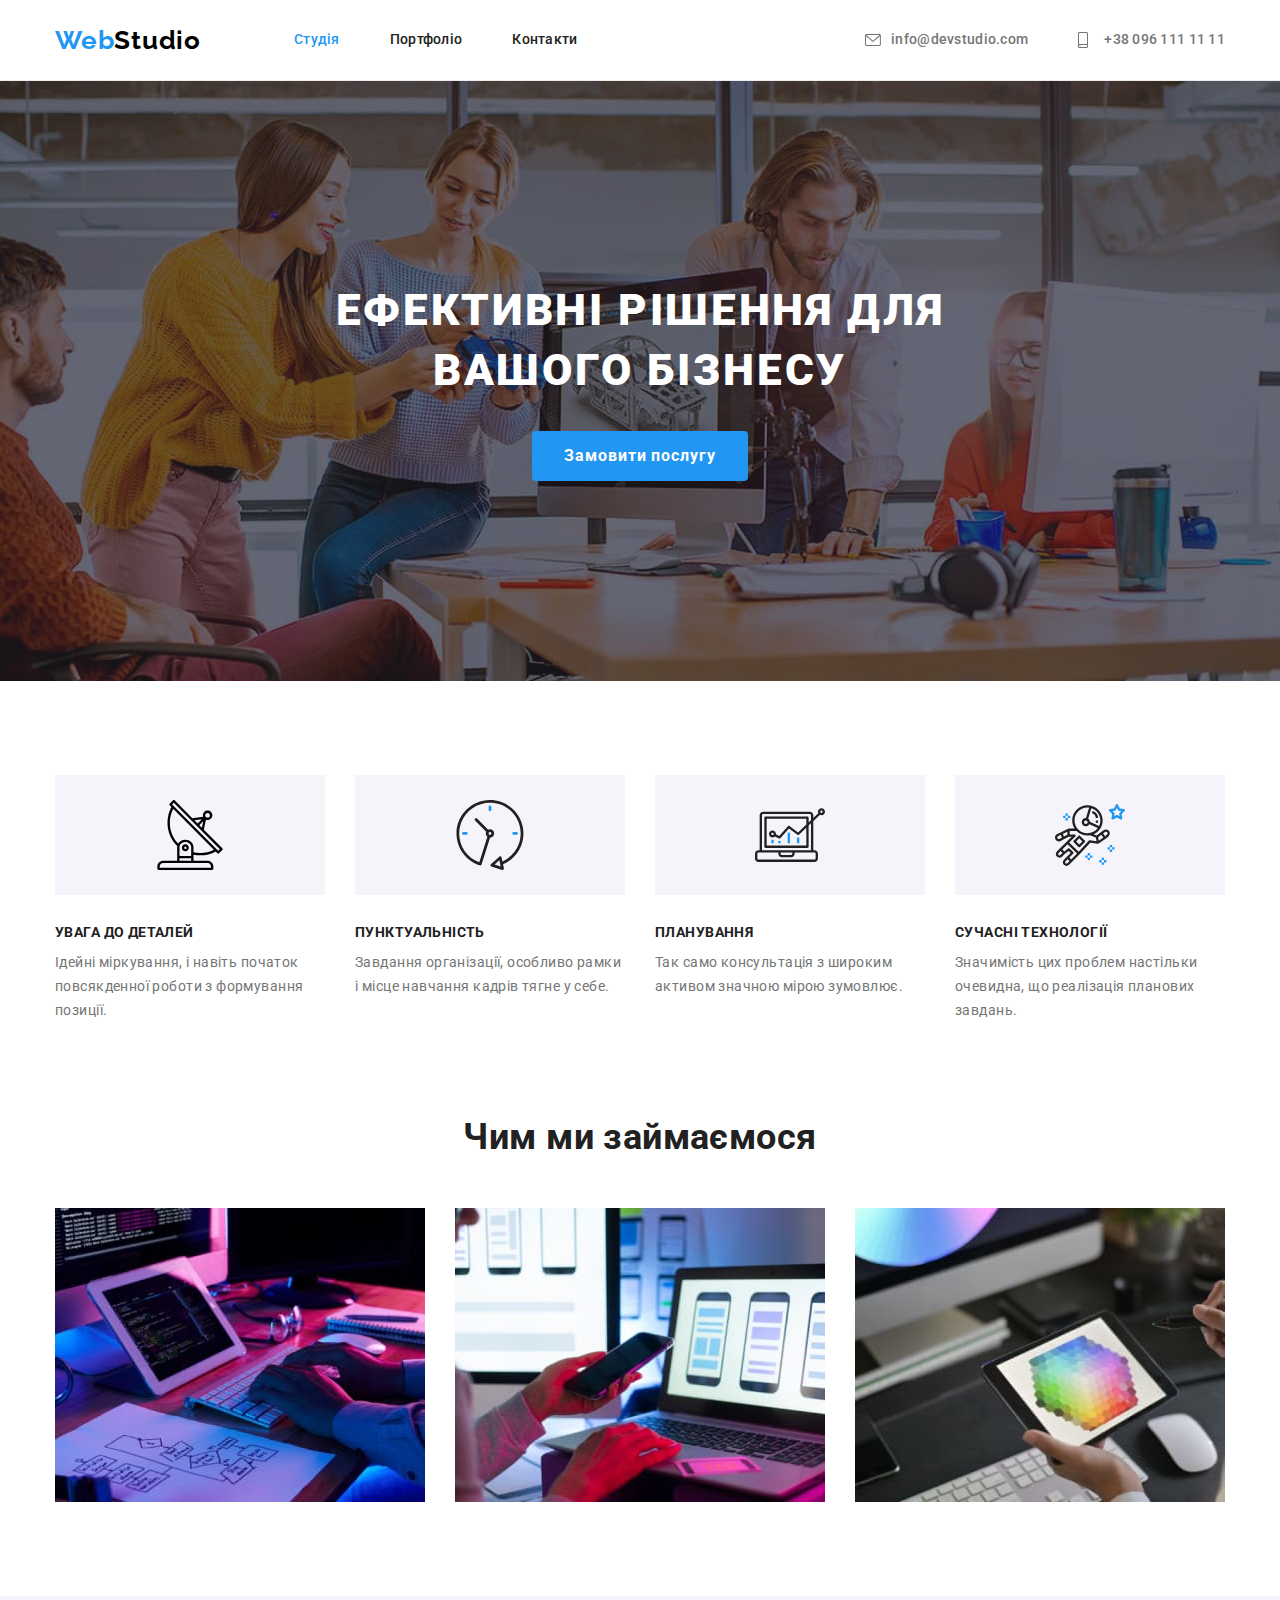
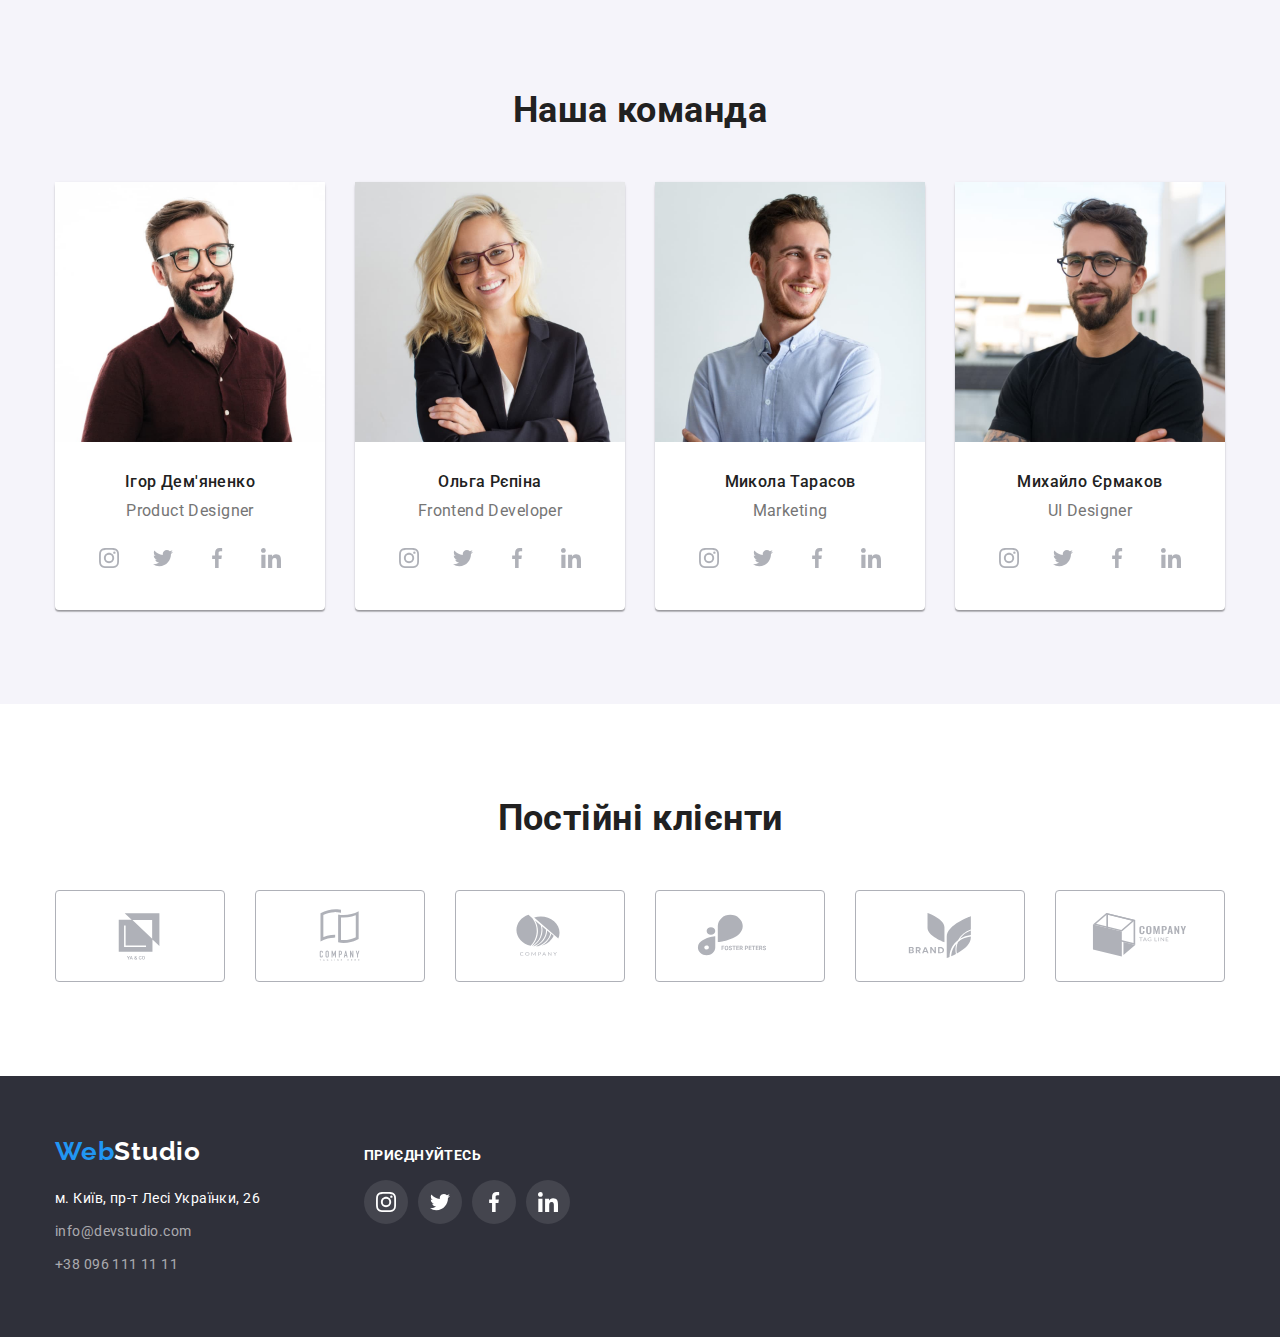
==== index.html @ 237ef468 "Add copy of forth HW" ====
<!DOCTYPE html>
<html lang="uk">
  <head>
    <meta charset="UTF-8" />
    <meta http-equiv="X-UA-Compatible" content="IE=edge" />
    <meta name="viewport" content="width=device-width, initial-scale=1.0" />
    <title>Студія</title>
    <!-- Link on Google Fonts -->
    <link rel="preconnect" href="https://fonts.googleapis.com" />
    <link rel="preconnect" href="https://fonts.gstatic.com" crossorigin />
    <link
      href="https://fonts.googleapis.com/css2?family=Raleway:wght@700&family=Roboto:wght@400;500;700;900&display=swap"
      rel="stylesheet"
    />
    <link
      rel="stylesheet"
      href="https://cdnjs.cloudflare.com/ajax/libs/modern-normalize/1.1.0/modern-normalize.min.css"
    />
    <link rel="stylesheet" href="./css/styles.css" />
  </head>
  <body>
    <!-- Шапка -->
    <header>
      <div class="container header-nav">
        <nav class="header-nav">
          <a href="./index.html" class="logo"> <span>Web</span>Studio </a>
          <ul class="list site-nav">
            <li class="item">
              <a href="./index.html" class="link current">Студія</a>
            </li>
            <li class="item">
              <a href="./portfolio.html" class="link">Портфоліо</a>
            </li>
            <li class="item"><a href="" class="link">Контакти</a></li>
          </ul>
        </nav>

        <ul class="list site-contacts">
          <li class="item">
            <a href="mailto:info@devstudio.com" class="link">
              <svg class="icon">
                <use href="./images/icons.svg#ci-envelope"></use>
              </svg>
              info@devstudio.com
            </a>
          </li>
          <li class="item">
            <a href="tel:+380961111111" class="link">
              <svg class="icon">
                <use href="./images/icons.svg#ci-smartphone"></use>
              </svg>
              +38 096 111 11 11
            </a>
          </li>
        </ul>
      </div>
    </header>

    <main>
      <!-- Секція ГЕРОЙ -->
      <section class="hero hero-overlay">
        <h1 class="hero-title">Ефективні рішення для вашого бізнесу</h1>
        <button type="button" class="button primary">Замовити послугу</button>
      </section>

      <!-- Секція ОСОБЛИВОСТІ -->
      <section class="section">
        <div class="container">
          <h2 class="section-title visually-hidden">Особливості</h2>

          <ul class="list feature-list">
            <li class="list-item">
              <div class="feature-icon">
                <svg width="70px">
                  <use href="./images/icons.svg#f-sat"></use>
                </svg>
              </div>
              <h3 class="title">УВАГА ДО ДЕТАЛЕЙ</h3>
              <p class="text">
                Ідейні міркування, і навіть початок повсякденної роботи з
                формування позиції.
              </p>
            </li>
            <li class="list-item">
              <div class="feature-icon">
                <svg width="70px">
                  <use href="./images/icons.svg#f-clock"></use>
                </svg>
              </div>
              <h3 class="title">ПУНКТУАЛЬНІСТЬ</h3>
              <p class="text">
                Завдання організації, особливо рамки і місце навчання кадрів
                тягне у себе.
              </p>
            </li>
            <li class="list-item">
              <div class="feature-icon">
                <svg width="70px">
                  <use href="./images/icons.svg#f-graph"></use>
                </svg>
              </div>
              <h3 class="title">ПЛАНУВАННЯ</h3>
              <p class="text">
                Так само консультація з широким активом значною мірою зумовлює.
              </p>
            </li>
            <li class="list-item icon-astronaut">
              <div class="feature-icon">
                <svg width="70px">
                  <use href="./images/icons.svg#f-astronaut"></use>
                </svg>
              </div>
              <h3 class="title">СУЧАСНІ ТЕХНОЛОГІЇ</h3>
              <p class="text">
                Значимість цих проблем настільки очевидна, що реалізація
                планових завдань.
              </p>
            </li>
          </ul>
        </div>
      </section>

      <!-- Секція ЧИМ МИ ЗАЙМАЄМОСЯ -->
      <section class="section works">
        <div class="container">
          <h2 class="section-title">Чим ми займаємося</h2>
          <ul class="list work-list">
            <li class="item">
              <img
                src="./images/box1.jpg"
                alt="Програміст, що працює за робочим столом"
                width="370"
              />
            </li>
            <li class="item">
              <img
                src="./images/box2.jpg"
                alt="Web UI-дизайнер за кмоандною роботою"
                width="370"
              />
            </li>
            <li class="item">
              <img
                src="./images/box3.jpg"
                alt="Веб дизайнер, що працює з кольоровою гамою на графічному планшеті"
                width="370"
              />
            </li>
          </ul>
        </div>
      </section>

      <!-- Секція НАША КОМАНДА -->
      <section class="section team">
        <div class="container">
          <h2 class="section-title">Наша команда</h2>
          <ul class="list team-list">
            <li class="item">
              <img
                src="./images/demianenko.jpg"
                alt="Ігор Дем'яненко"
                width="270"
              />
              <div class="team-description">
                <h3 class="title">Ігор Дем'яненко</h3>
                <p class="text">Product Designer</p>
                <ul class="list social-icon-team">
                  <li>
                    <a href="" class="social-icon">
                      <svg class="icon-img">
                        <use href="./images/icons.svg#si-instagram"></use>
                      </svg>
                    </a>
                  </li>
                  <li>
                    <a href="" class="social-icon">
                      <svg class="icon-img">
                        <use href="./images/icons.svg#si-twitter"></use>
                      </svg>
                    </a>
                  </li>
                  <li>
                    <a href="" class="social-icon">
                      <svg class="icon-img">
                        <use href="./images/icons.svg#si-facebook"></use>
                      </svg>
                    </a>
                  </li>
                  <li>
                    <a href="" class="social-icon">
                      <svg class="icon-img">
                        <use href="./images/icons.svg#si-linkedin"></use>
                      </svg>
                    </a>
                  </li>
                </ul>
              </div>
            </li>
            <li class="item">
              <img src="./images/riepina.jpg" alt="Ольга Рєпіна" width="270" />
              <div class="team-description">
                <h3 class="title">Ольга Рєпіна</h3>
                <p class="text">Frontend Developer</p>
                <ul class="list social-icon-team">
                  <li>
                    <a href="" class="social-icon">
                      <svg class="icon-img">
                        <use href="./images/icons.svg#si-instagram"></use>
                      </svg>
                    </a>
                  </li>
                  <li>
                    <a href="" class="social-icon">
                      <svg class="icon-img">
                        <use href="./images/icons.svg#si-twitter"></use>
                      </svg>
                    </a>
                  </li>
                  <li>
                    <a href="" class="social-icon">
                      <svg class="icon-img">
                        <use href="./images/icons.svg#si-facebook"></use>
                      </svg>
                    </a>
                  </li>
                  <li>
                    <a href="" class="social-icon">
                      <svg class="icon-img">
                        <use href="./images/icons.svg#si-linkedin"></use>
                      </svg>
                    </a>
                  </li>
                </ul>
              </div>
            </li>
            <li class="item">
              <img
                src="./images/tarasov.jpg"
                alt="Микола Тарасов"
                width="270"
              />
              <div class="team-description">
                <h3 class="title">Микола Тарасов</h3>
                <p class="text">Marketing</p>
                <ul class="list social-icon-team">
                  <li>
                    <a href="" class="social-icon">
                      <svg class="icon-img">
                        <use href="./images/icons.svg#si-instagram"></use>
                      </svg>
                    </a>
                  </li>
                  <li>
                    <a href="" class="social-icon">
                      <svg class="icon-img">
                        <use href="./images/icons.svg#si-twitter"></use>
                      </svg>
                    </a>
                  </li>
                  <li>
                    <a href="" class="social-icon">
                      <svg class="icon-img">
                        <use href="./images/icons.svg#si-facebook"></use>
                      </svg>
                    </a>
                  </li>
                  <li>
                    <a href="" class="social-icon">
                      <svg class="icon-img">
                        <use href="./images/icons.svg#si-linkedin"></use>
                      </svg>
                    </a>
                  </li>
                </ul>
              </div>
            </li>
            <li class="item">
              <img
                src="./images/iermakov.jpg"
                alt="Михайло Єрмаков"
                width="270"
              />
              <div class="team-description">
                <h3 class="title">Михайло Єрмаков</h3>
                <p class="text">UI Designer</p>
                <ul class="list social-icon-team">
                  <li>
                    <a href="" class="social-icon">
                      <svg class="icon-img">
                        <use href="./images/icons.svg#si-instagram"></use>
                      </svg>
                    </a>
                  </li>
                  <li>
                    <a href="" class="social-icon">
                      <svg class="icon-img">
                        <use href="./images/icons.svg#si-twitter"></use>
                      </svg>
                    </a>
                  </li>
                  <li>
                    <a href="" class="social-icon">
                      <svg class="icon-img">
                        <use href="./images/icons.svg#si-facebook"></use>
                      </svg>
                    </a>
                  </li>
                  <li>
                    <a href="" class="social-icon">
                      <svg class="icon-img">
                        <use href="./images/icons.svg#si-linkedin"></use>
                      </svg>
                    </a>
                  </li>
                </ul>
              </div>
            </li>
          </ul>
        </div>
      </section>

      <!-- Секція КЛІЄНТИ -->
      <section class="section clients">
        <div class="container">
          <h2 class="section-title">Постійні клієнти</h2>
          <ul class="list client-list">
            <li class="client-item">
              <a href="" class="client-link">
                <svg class="client-icon" width="106px" height="60px">
                  <use href="./images/icons.svg#client-1"></use>
                </svg>
              </a>
            </li>
            <li>
              <a href="" class="client-link">
                <svg class="client-icon" width="106px" height="60px">
                  <use href="./images/icons.svg#client-2"></use>
                </svg>
              </a>
            </li>
            <li>
              <a href="" class="client-link">
                <svg class="client-icon" width="106px" height="60px">
                  <use href="./images/icons.svg#client-3"></use>
                </svg>
              </a>
            </li>
            <li>
              <a href="" class="client-link">
                <svg class="client-icon" width="106px" height="60px">
                  <use href="./images/icons.svg#client-4"></use>
                </svg>
              </a>
            </li>
            <li>
              <a href="" class="client-link">
                <svg class="client-icon" width="106px" height="60px">
                  <use href="./images/icons.svg#client-5"></use>
                </svg>
              </a>
            </li>
            <li>
              <a href="" class="client-link">
                <svg class="client-icon" width="106px" height="60px">
                  <use href="./images/icons.svg#client-6"></use>
                </svg>
              </a>
            </li>
          </ul>
        </div>
      </section>
    </main>

    <!-- Підвал -->
    <footer>
      <div class="container footer">
        <div class="contacts">
          <a href="./index.html" class="logo"> <span>Web</span>Studio </a>

          <address>
            <ul class="list footer-contacts">
              <li>
                <a href="" class="location link"
                  >м. Київ, пр-т Лесі Українки, 26</a
                >
              </li>
              <li>
                <a href="mailto:info@devstudio.com" class="link"
                  >info@devstudio.com</a
                >
              </li>
              <li>
                <a href="tel:+380961111111" class="link">+38 096 111 11 11</a>
              </li>
            </ul>
          </address>
        </div>
        <div class="social">
          <strong class="social-title">Приєднуйтесь</strong>

          <ul class="list social-icon-list">
            <li>
              <a href="" class="social-icon">
                <svg class="icon-img">
                  <use href="./images/icons.svg#si-instagram"></use>
                </svg>
              </a>
            </li>
            <li>
              <a href="" class="social-icon">
                <svg class="icon-img">
                  <use href="./images/icons.svg#si-twitter"></use>
                </svg>
              </a>
            </li>
            <li>
              <a href="" class="social-icon">
                <svg class="icon-img">
                  <use href="./images/icons.svg#si-facebook"></use>
                </svg>
              </a>
            </li>
            <li>
              <a href="" class="social-icon">
                <svg class="icon-img">
                  <use href="./images/icons.svg#si-linkedin"></use>
                </svg>
              </a>
            </li>
          </ul>
        </div>
      </div>
    </footer>
  </body>
</html>
---- css/styles.css ----
:root {
  --white-color: #ffffff;
  --bg-color-primary: #f5f4fa;
  --bg-color-secondary: #2f303a;
  --text-color-primary: #757575;
  --text-color-secondary: #212121;
  --accent-color: #2196f3;
  --logo-second-color: #000000;
}

body {
  color: var(--text-color-primary);
  background-color: var(--white-color);
  font-family: Roboto, sans-serif;
  letter-spacing: 0.03em;
  font-size: 14px;
}

img {
  display: block;
  max-width: 100%;
  height: auto;
}

.list {
  list-style: none;
  padding: 0;
  margin: 0;
}

.title,
.text {
  margin-top: 0;
  margin-bottom: 0;
}

.container {
  margin-left: auto;
  margin-right: auto;
  width: 1200px;
  padding: 0 15px;
}

/* ----------------- LOGO ------------------- */
.logo {
  color: var(--logo-second-color);
  font-family: Raleway;
  font-weight: 700;
  font-size: 26px;
  line-height: 1.19;
  letter-spacing: 0.03em;
  text-decoration: none;
  margin-right: 93px;
}

.logo:hover,
.logo:focus {
  color: var(--accent-color);
}

span {
  color: var(--accent-color);
}

/* ----------------- SITE NAVIGATION ------------------- */
header {
  border-bottom: 1px solid #ececec;
}

.header-nav {
  display: flex;
  align-items: center;
}

.site-nav {
  display: flex;
}

.site-nav .item:not(:last-child) {
  margin-right: 50px;
}

.site-nav .link {
  display: block;
  padding-top: 32px;
  padding-bottom: 32px;

  color: var(--text-color-secondary);
  font-weight: 500;
  line-height: 1.14;
  letter-spacing: 0.02em;
  text-decoration: none;
}

.site-nav .link.current {
  color: var(--accent-color);
}

.site-nav .link:hover,
.site-nav .link:focus {
  color: var(--accent-color);
}

/* ----------------- SITE CONTACTS ------------------- */
.site-contacts {
  display: flex;
  margin-left: auto;
  gap: 50px;
}

.site-contacts a {
  color: var(--text-color-primary);
  font-weight: 500;
  line-height: 1.14;
  letter-spacing: 0.02em;
  text-decoration: none;
}

.site-contacts a:hover {
  color: var(--accent-color);
}

.site-contacts .icon {
  height: 16px;
  width: 16px;
  margin-right: 10px;
  fill: currentColor;
}

.site-contacts .link {
  display: flex;
}

/* ----------------- SECTIONS ------------------- */
.section {
  padding-top: 94px;
  padding-bottom: 94px;
}

.section.works {
  padding-top: 0;
}

.section-title {
  margin-top: 0;
  margin-bottom: 50px;
  color: var(--text-color-secondary);
  font-weight: 700;
  font-size: 36px;
  line-height: 1.16;
  text-align: center;
}

/* ----------------- Section HERO ------------------- */
.hero {
  background-color: var(--bg-color-secondary);
  text-align: center;
  padding: 200px 0;
}

.hero-title {
  width: 696px;
  margin: 0 auto 30px;
  color: var(--white-color);
  font-weight: 900;
  font-size: 44px;
  line-height: 1.36;
  letter-spacing: 0.06em;
  text-transform: uppercase;
}

.hero-overlay {
  height: 600px;
  max-width: 1600px;
  margin-left: auto;
  margin-right: auto;
  background-image: linear-gradient(
      to bottom,
      rgba(47, 48, 58, 0.4),
      rgba(47, 48, 58, 0.4)
    ),
    url(../images/hero.jpg);
  background-repeat: no-repeat;
  background-position: center;
  background-size: cover;
}

/* ----------------- Section FEATURES ------------------- */
.visually-hidden {
  position: absolute;
  width: 1px;
  height: 1px;
  margin: -1px;
  border: 0;
  padding: 0;

  white-space: nowrap;
  clip-path: inset(100%);
  clip: rect(0 0 0 0);
  overflow: hidden;
}

.feature-list {
  display: flex;
  flex-wrap: wrap;
}

.feature-list li {
  width: 270px;
}

.feature-list li + li {
  margin-left: 30px;
}

.feature-list .title {
  color: var(--text-color-secondary);
  font-weight: 700;
  font-size: 14px;
  line-height: 1.14;
  text-transform: uppercase;
  margin-top: 0;
  margin-bottom: 10px;
}

.feature-list .text {
  line-height: 1.71;
  margin-top: 0;
  margin-bottom: 0;
}

.feature-icon {
  display: flex;
  justify-content: center;
  align-items: center;
  height: 120px;
  background-color: var(--bg-color-primary);
  margin-bottom: 30px;
}

/* -------------------------- WORKS --------------------------- */
.work-list {
  display: flex;
}

.work-list .item {
  margin: 0 30px 30px 0;
}
.work-list .item:nth-child(3n) {
  margin-right: 0;
}

.work-list .item:nth-last-child(-n + 3) {
  margin-bottom: 0;
}

.work-list .title {
  color: var(--text-color-secondary);
}

/* ----------------- Section TEAM ------------------- */
.team {
  background-color: var(--bg-color-primary);
}

.team li {
  background-color: var(--white-color);
}

.team-list {
  display: flex;
}

.team-list .item {
  margin: 0 30px 30px 0;
  border-radius: 4px;
  box-shadow: 0px 1px 3px rgba(0, 0, 0, 0.12), 0px 1px 1px rgba(0, 0, 0, 0.14),
    0px 2px 1px rgba(0, 0, 0, 0.2);
}

.team-list .item:nth-child(4n) {
  margin-right: 0;
}

.team-list .item:nth-last-child(-n + 4) {
  margin-bottom: 0;
}

.team-list .text {
  margin-top: 0;
  margin-bottom: 16px;
}

.team-list .title {
  margin-top: 0;
  margin-bottom: 10px;
}

.team-list .title {
  color: var(--text-color-secondary);
  font-weight: 500;
  font-size: 16px;
  line-height: 1.19;
  text-align: center;
}

.team-list p {
  font-size: 16px;
  line-height: 1.19;
  text-align: center;
}

.team-description {
  padding: 30px 24px;
}

.social-icon-team {
  display: flex;
  justify-content: center;
  gap: 10px;
}

/* ----------------- BUTTONS ------------------- */
.button {
  color: var(--text-color-secondary);
  background-color: var(--bg-color-primary);
  font-weight: 700;
  font-size: 16px;
  line-height: 1.88;
  letter-spacing: 0.06em;
  cursor: pointer;
  border: transparent;
  border-radius: 4px;
}

.button.filter {
  font-family: inherit;
  font-weight: 500;
  font-size: 16px;
  line-height: 1.62;
  text-align: center;
  letter-spacing: 0.03em;
  padding: 6px 22px;
}

.button.primary {
  color: var(--white-color);
  background-color: var(--accent-color);
  cursor: pointer;
  padding: 10px 32px;
}

.button:hover,
.button:focus {
  color: var(--white-color);
  background-color: var(--accent-color);
  box-shadow: 0px 3px 1px rgba(0, 0, 0, 0.1), 0px 1px 2px rgba(0, 0, 0, 0.08),
    0px 2px 2px rgba(0, 0, 0, 0.12);
}

/* ----------------- PORTFOLIO PAGE ------------------- */

.portfolio .list {
  display: flex;
  flex-wrap: wrap;
}

.portfolio .button-list {
  margin-bottom: 50px;
  justify-content: center;
}

.button-list li {
  padding-right: 8px;
}

.portfolio-description {
  padding: 20px 24px;
  border-left: 1px solid #eeeeee;
  border-right: 1px solid #eeeeee;
  border-bottom: 1px solid #eeeeee;
}

.flex-element {
  width: calc((100% - 60px) / 3);
  margin: 0 30px 30px 0;
}

.flex-element:nth-child(3n) {
  margin-right: 0;
}

.flex-element:nth-last-child(-n + 3) {
  margin-bottom: 0;
}

.portfolio-link {
  display: block;
  text-decoration: none;
}

.portfolio-link .title {
  color: var(--text-color-secondary);
  font-weight: 700;
  font-size: 18px;
  line-height: 2;
  letter-spacing: 0.06em;
}

.portfolio-link .text {
  font-size: 16px;
  line-height: 1.88;
  letter-spacing: 0.03em;
  color: var(--text-color-primary);
}

.portfolio-link:hover {
  box-shadow: 0px 1px 1px rgba(0, 0, 0, 0.12), 0px 4px 4px rgba(0, 0, 0, 0.06),
    1px 4px 6px rgba(0, 0, 0, 0.16);
}

/* ----------------- CLIENTS ------------------- */
.client-list {
  display: flex;
  gap: 30px;
}

.client-icon {
  fill: currentColor;
}

.client-link {
  display: flex;
  justify-content: center;
  align-items: center;
  width: 170px;
  height: 92px;
  color: #afb1b8;
  border: 1px solid #afb1b8;
  border-radius: 4px;
}

.client-link:hover {
  border: 1px solid var(--accent-color);
}

.client-link:hover .client-icon {
  fill: var(--accent-color);
}

/* ----------------- FOOTER ------------------- */
footer {
  background-color: var(--bg-color-secondary);
  padding: 60px 0;
}

footer .logo {
  color: var(--white-color);
}

footer a {
  color: rgba(255, 255, 255, 0.6);
}

footer .location {
  color: var(--white-color);
  font-style: normal;
  font-size: 14px;
  line-height: 1.71;
}
footer .link {
  font-style: normal;
  font-size: 14px;
  line-height: 1.71;
  text-decoration: none;
}

footer .container {
  display: flex;
  align-items: baseline;
}

.footer-contacts .link:hover,
.footer-contacts .link:focus {
  color: var(--accent-color);
}

address {
  margin-top: 20px;
}

address li {
  margin-bottom: 9px;
}

address li:last-of-type {
  margin-bottom: 0;
}

.social {
  margin-left: 70px;
}

.social-title {
  text-transform: uppercase;
  font-weight: 700;
  line-height: 1.14;
  letter-spacing: 0.03em;

  color: var(--white-color);
}

.social-icon-list {
  display: flex;
  justify-content: center;
  margin: 16px auto 30px;
  gap: 10px;
}

.social-icon {
  background-color: var(--bg-color-primary);
  border-radius: 50%;
  height: 44px;
  width: 44px;

  display: flex;
  justify-content: center;
  align-items: center;
  background: rgba(255, 255, 255, 0.1);
}

.social-icon:hover {
  background-color: var(--accent-color);
  color: var(--bg-color-primary);
}

.icon-img {
  width: 20px;
  height: 20px;
  fill: var(--white-color);
}

.team .icon-img {
  width: 20px;
  height: 20px;
  fill: #afb1b8;
}

.social-icon:hover .icon-img {
  fill: var(--white-color);
}

/* --------------------------------------- */
.actions {
  display: flex;
  padding: 0;
  margin: 0;
  outline: 1px solid red;
  list-style: none;
}

.actions .link {
  padding: 0;
  border: 0;
  color: #2e2e2e;
  background-color: teal;
}

.actions .link:hover {
  color: #fff;
}

.actions .link-icon {
  width: 44px;
  height: 44px;
  fill: currentColor;
}
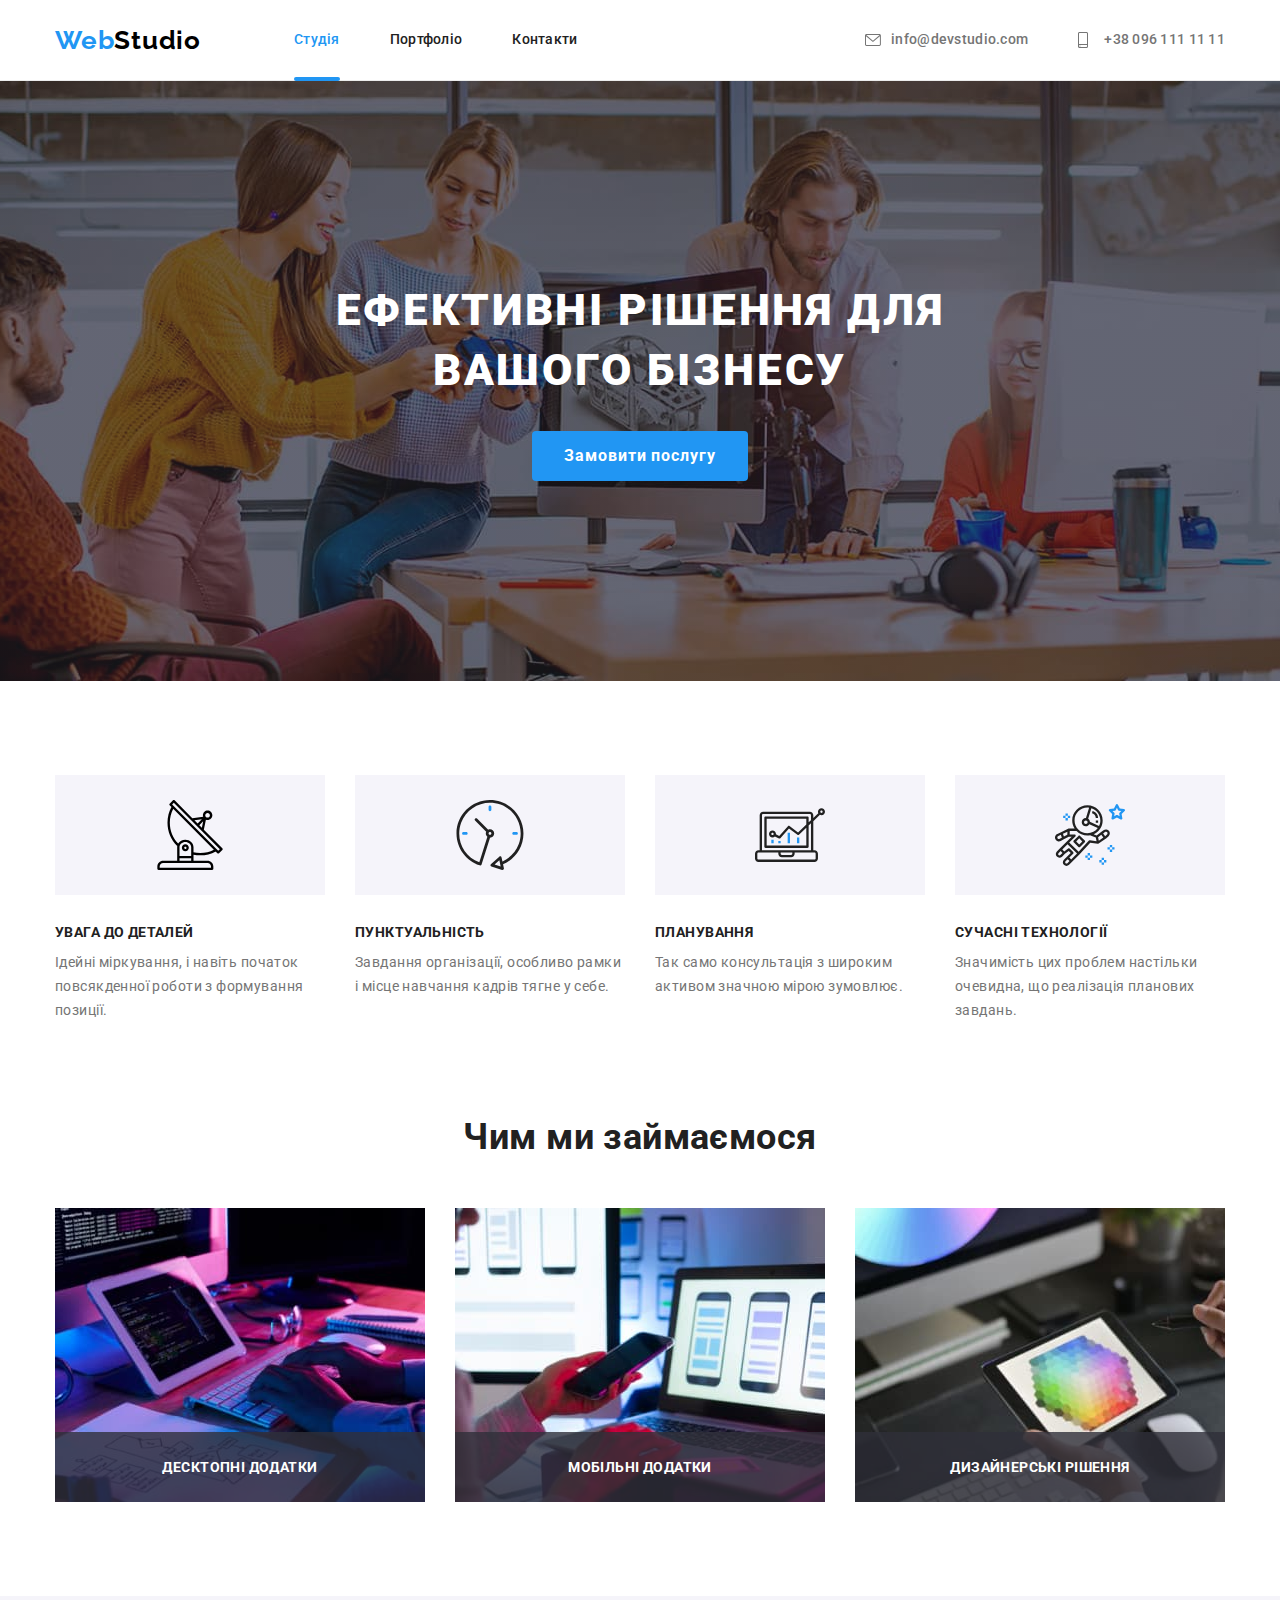
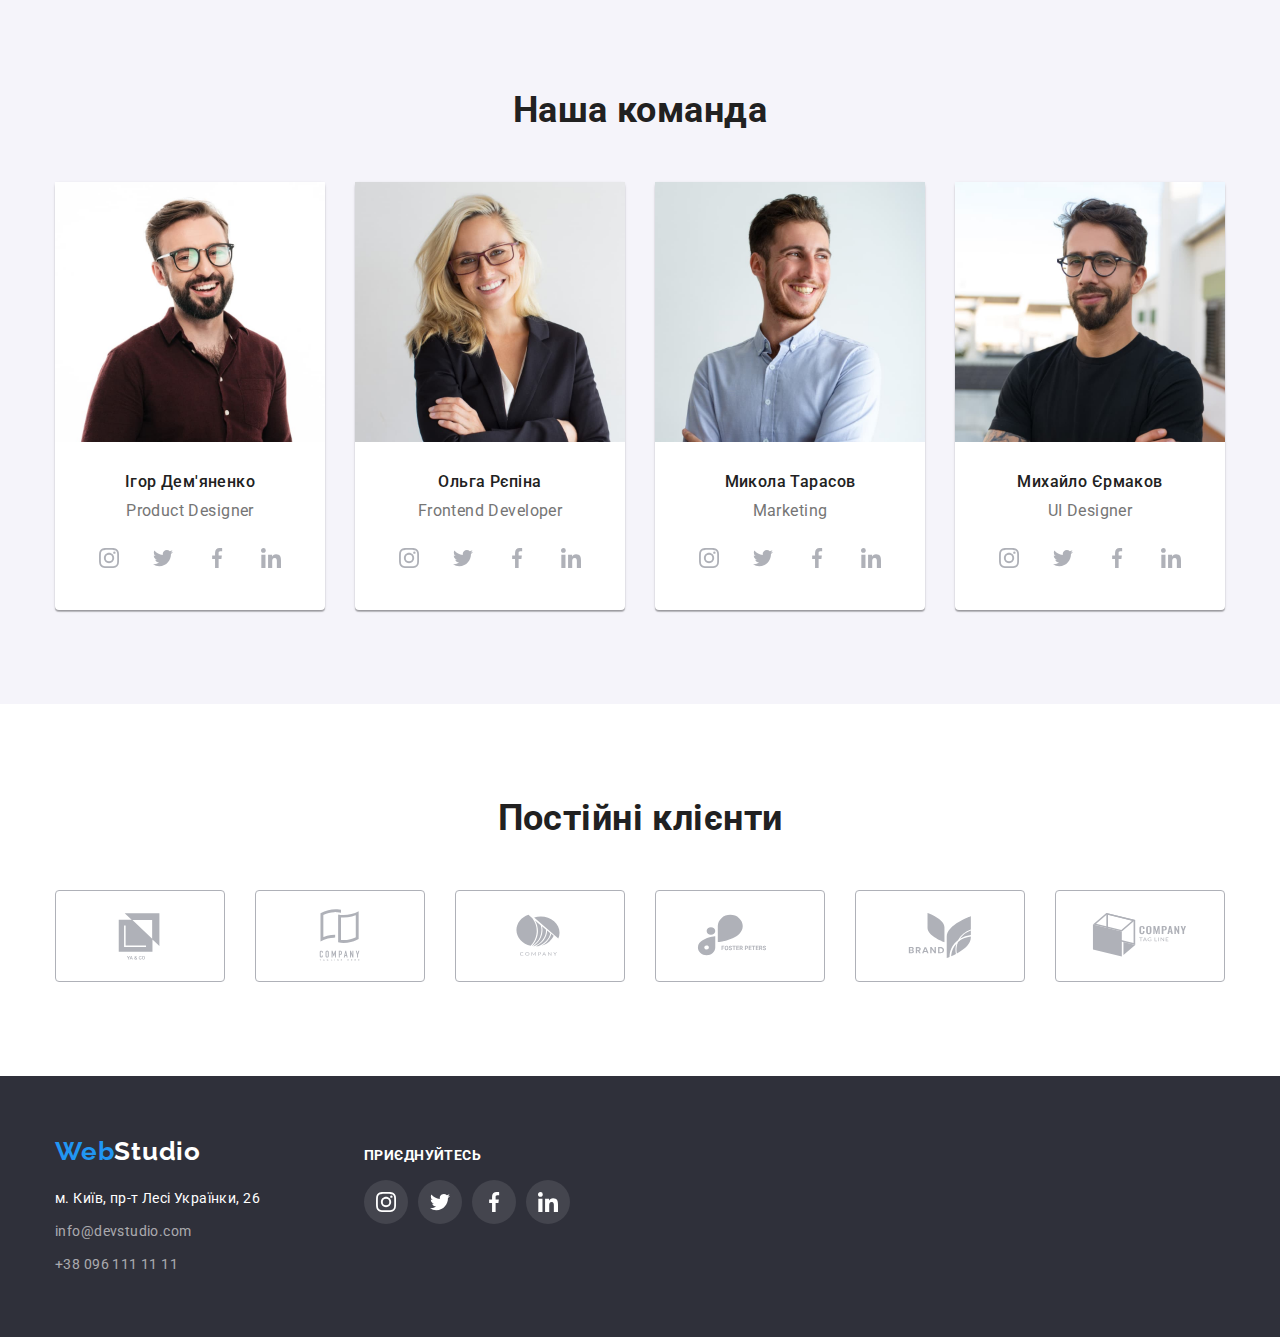
==== commit 36684ee6: "Add ::after pseudoelement, overlays, and transitions on hovers and focuses" ====
--- a/index.html
+++ b/index.html
@@ -20,6 +20,7 @@
   </head>
   <body>
     <!-- Шапка -->
+
     <header>
       <div class="container header-nav">
         <nav class="header-nav">
@@ -60,8 +61,21 @@
       <!-- Секція ГЕРОЙ -->
       <section class="hero hero-overlay">
         <h1 class="hero-title">Ефективні рішення для вашого бізнесу</h1>
-        <button type="button" class="button primary">Замовити послугу</button>
+        <button type="button" class="button primary" data-modal-open>
+          Замовити послугу
+        </button>
       </section>
+
+      <!-- МОДАЛЬНЕ вікно -->
+      <div class="backdrop is-hidden" data-modal>
+        <div class="modal">
+          <button class="modal-btn" type="button" data-modal-close>
+            <svg class="modal-btn-close" width="18" height="18">
+              <use href="./images/icons.svg#close"></use>
+            </svg>
+          </button>
+        </div>
+      </div>
 
       <!-- Секція ОСОБЛИВОСТІ -->
       <section class="section">
@@ -126,25 +140,34 @@
           <h2 class="section-title">Чим ми займаємося</h2>
           <ul class="list work-list">
             <li class="item">
-              <img
-                src="./images/box1.jpg"
-                alt="Програміст, що працює за робочим столом"
-                width="370"
-              />
-            </li>
-            <li class="item">
-              <img
-                src="./images/box2.jpg"
-                alt="Web UI-дизайнер за кмоандною роботою"
-                width="370"
-              />
-            </li>
-            <li class="item">
-              <img
-                src="./images/box3.jpg"
-                alt="Веб дизайнер, що працює з кольоровою гамою на графічному планшеті"
-                width="370"
-              />
+              <div class="works-thumbs">
+                <img
+                  src="./images/box1.jpg"
+                  alt="Програміст, що працює за робочим столом"
+                  width="370"
+                />
+                <p class="label text">Десктопні додатки</p>
+              </div>
+            </li>
+            <li class="item">
+              <div class="works-thumbs">
+                <img
+                  src="./images/box2.jpg"
+                  alt="Web UI-дизайнер за кмоандною роботою"
+                  width="370"
+                />
+                <p class="label text">Мобільні додатки</p>
+              </div>
+            </li>
+            <li class="item">
+              <div class="works-thumbs">
+                <img
+                  src="./images/box3.jpg"
+                  alt="Веб дизайнер, що працює з кольоровою гамою на графічному планшеті"
+                  width="370"
+                />
+                <p class="label text">Дизайнерські рішення</p>
+              </div>
             </li>
           </ul>
         </div>
@@ -431,5 +454,7 @@
         </div>
       </div>
     </footer>
+
+    <script src="./js/modal.js"></script>
   </body>
 </html>
--- a/css/styles.css
+++ b/css/styles.css
@@ -1,4 +1,5 @@
 :root {
+  /* COLORS */
   --white-color: #ffffff;
   --bg-color-primary: #f5f4fa;
   --bg-color-secondary: #2f303a;
@@ -6,6 +7,8 @@
   --text-color-secondary: #212121;
   --accent-color: #2196f3;
   --logo-second-color: #000000;
+  /* ANIMATION PRESET */
+  --animation: 250ms cubic-bezier(0.4, 0, 0.2, 1);
 }
 
 body {
@@ -56,6 +59,7 @@
 .logo:hover,
 .logo:focus {
   color: var(--accent-color);
+  transition: color var(--animation);
 }
 
 span {
@@ -99,6 +103,22 @@
 .site-nav .link:hover,
 .site-nav .link:focus {
   color: var(--accent-color);
+  transition: color var(--animation);
+}
+
+.header-nav .link {
+  position: relative;
+}
+
+.current::after {
+  position: absolute;
+  bottom: -1px;
+  content: "";
+  display: block;
+  height: 4px;
+  width: 100%;
+  border-radius: 2px;
+  background-color: var(--accent-color);
 }
 
 /* ----------------- SITE CONTACTS ------------------- */
@@ -118,6 +138,7 @@
 
 .site-contacts a:hover {
   color: var(--accent-color);
+  transition: color var(--animation);
 }
 
 .site-contacts .icon {
@@ -185,6 +206,54 @@
   background-size: cover;
 }
 
+/* ----------------- MODAL window -----------------------*/
+.backdrop {
+  position: fixed;
+  top: 0;
+  left: 0;
+  width: 100%;
+  height: 100%;
+  background-color: rgba(0, 0, 0, 0.5);
+  opacity: 1;
+  visibility: visible;
+  transition: opacity var(--animation), visibility var(--animation);
+}
+
+.backdrop.is-hidden {
+  opacity: 0;
+  visibility: hidden;
+  pointer-events: none;
+}
+
+.modal {
+  position: absolute;
+  top: 50%;
+  left: 50%;
+  width: 528px;
+  height: 581px;
+  transform: translate(-50%, -50%);
+  background: var(--white-color);
+  box-shadow: 0px 1px 3px rgba(0, 0, 0, 0.12), 0px 1px 1px rgba(0, 0, 0, 0.14),
+    0px 2px 1px rgba(0, 0, 0, 0.2);
+  border-radius: 4px;
+}
+
+.modal-btn {
+  display: flex;
+  align-items: center;
+  justify-content: center;
+  position: absolute;
+  top: 8px;
+  right: 8px;
+  padding: 0;
+  width: 30px;
+  height: 30px;
+  cursor: pointer;
+  border: rgba(0, 0, 0, 0.1) solid 1px;
+  border-radius: 50%;
+  background-color: var(--white-color);
+}
+
 /* ----------------- Section FEATURES ------------------- */
 .visually-hidden {
   position: absolute;
@@ -256,6 +325,26 @@
 
 .work-list .title {
   color: var(--text-color-secondary);
+}
+
+.works-thumbs {
+  position: relative;
+}
+
+.works-thumbs > .label {
+  position: absolute;
+  bottom: 0;
+  right: 0;
+  display: flex;
+  align-items: center;
+  justify-content: center;
+  width: 100%;
+  min-height: 70px;
+
+  background-color: rgba(47, 48, 58, 0.8);
+  font-weight: 700;
+  text-transform: uppercase;
+  color: var(--white-color);
 }
 
 /* ----------------- Section TEAM ------------------- */
@@ -356,6 +445,8 @@
   background-color: var(--accent-color);
   box-shadow: 0px 3px 1px rgba(0, 0, 0, 0.1), 0px 1px 2px rgba(0, 0, 0, 0.08),
     0px 2px 2px rgba(0, 0, 0, 0.12);
+  transition: color var(--animation), background-color var(--animation),
+    box-shadow var(--animation);
 }
 
 /* ----------------- PORTFOLIO PAGE ------------------- */
@@ -417,6 +508,43 @@
 .portfolio-link:hover {
   box-shadow: 0px 1px 1px rgba(0, 0, 0, 0.12), 0px 4px 4px rgba(0, 0, 0, 0.06),
     1px 4px 6px rgba(0, 0, 0, 0.16);
+  transition: box-shadow var(--animation);
+}
+
+.portfolio-thumb-image {
+  position: relative;
+  overflow: hidden;
+}
+
+.portfolio-link:hover .overlay,
+.portfolio-link:focus .overlay {
+  transform: translateY(0);
+  transition: transform var(--animation);
+}
+
+.overlay {
+  display: flex;
+  align-items: center;
+  justify-content: center;
+  position: absolute;
+  top: 0;
+  left: 0;
+  width: 100%;
+  height: 100%;
+  background-color: rgba(33, 150, 243, 0.9);
+  font-size: 18px;
+  line-height: calc(28 / 18);
+  color: var(--white);
+  padding: 63px 24px;
+  transform: translateY(100%);
+  /* transition: transform var(--animation); */
+}
+
+.overlay > p {
+  color: #fff;
+  padding: 10px;
+  margin: 0;
+  font-size: 18px;
 }
 
 /* ----------------- CLIENTS ------------------- */
@@ -442,10 +570,12 @@
 
 .client-link:hover {
   border: 1px solid var(--accent-color);
+  transition: border var(--animation);
 }
 
 .client-link:hover .client-icon {
   fill: var(--accent-color);
+  transition: fill var(--animation);
 }
 
 /* ----------------- FOOTER ------------------- */
@@ -483,6 +613,7 @@
 .footer-contacts .link:hover,
 .footer-contacts .link:focus {
   color: var(--accent-color);
+  transition: color var(--animation);
 }
 
 address {
@@ -532,6 +663,7 @@
 .social-icon:hover {
   background-color: var(--accent-color);
   color: var(--bg-color-primary);
+  transition: background-color var(--animation), color var(--animation);
 }
 
 .icon-img {
@@ -548,30 +680,5 @@
 
 .social-icon:hover .icon-img {
   fill: var(--white-color);
-}
-
-/* --------------------------------------- */
-.actions {
-  display: flex;
-  padding: 0;
-  margin: 0;
-  outline: 1px solid red;
-  list-style: none;
-}
-
-.actions .link {
-  padding: 0;
-  border: 0;
-  color: #2e2e2e;
-  background-color: teal;
-}
-
-.actions .link:hover {
-  color: #fff;
-}
-
-.actions .link-icon {
-  width: 44px;
-  height: 44px;
-  fill: currentColor;
-}
+  transition: fill var(--animation);
+}
